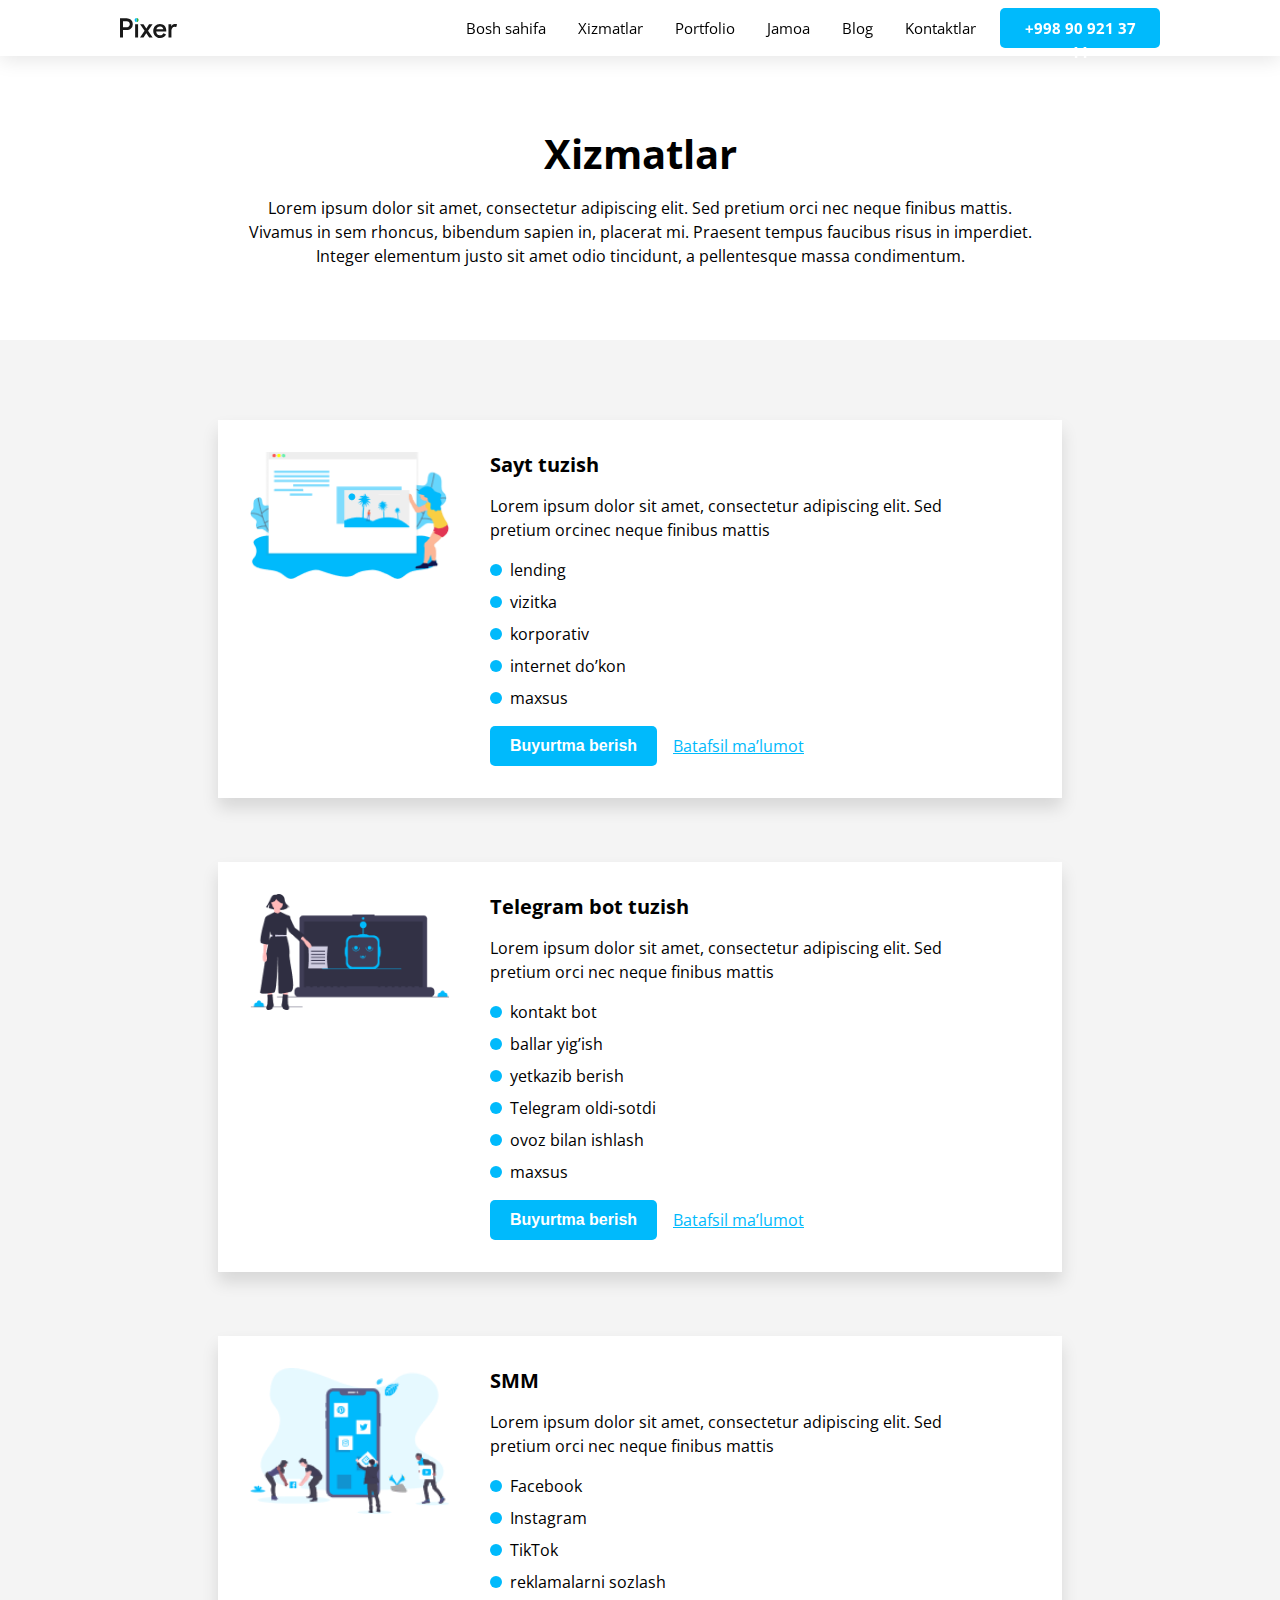
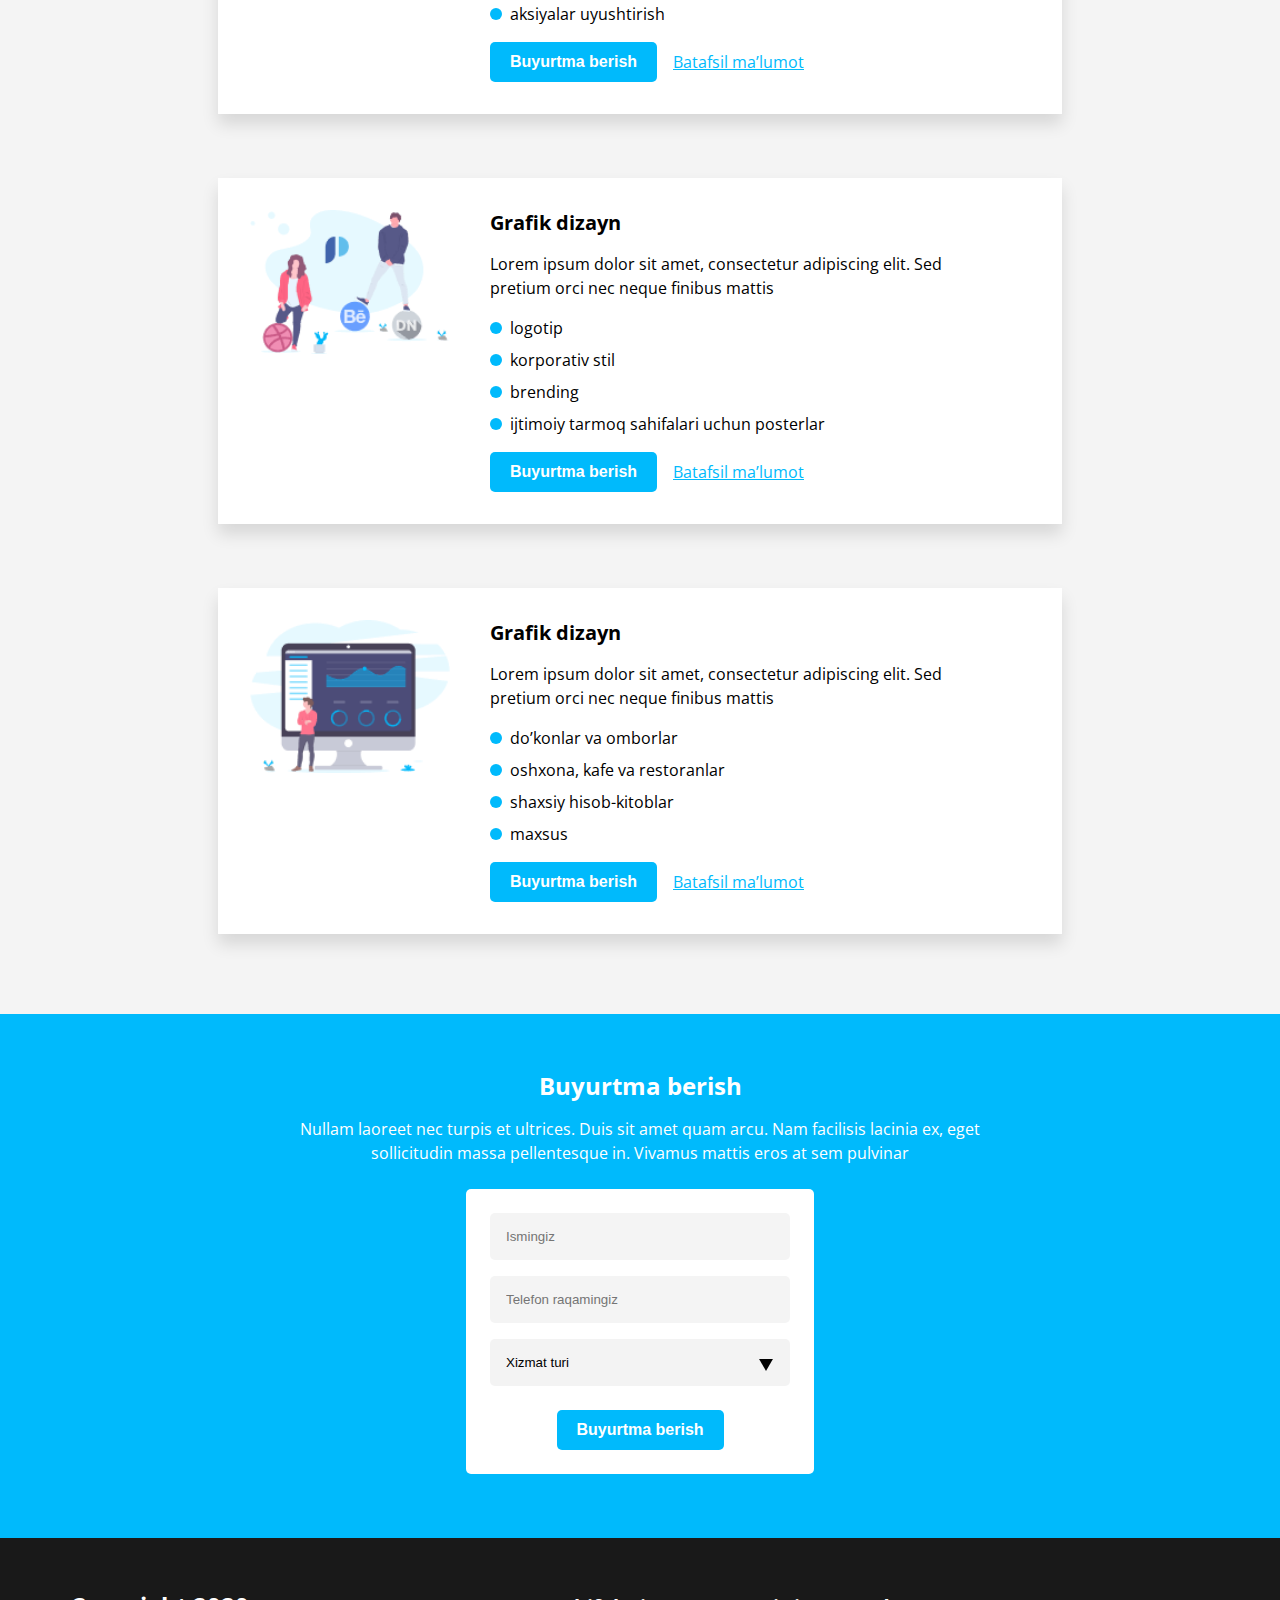
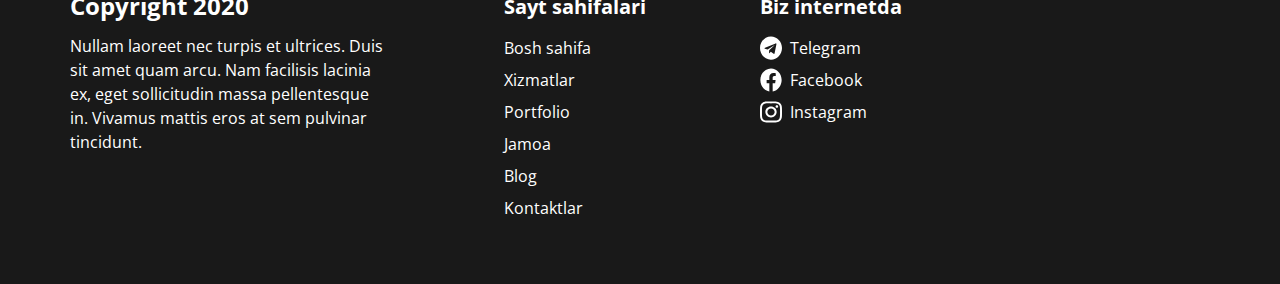
==== html/xizmatlar.html @ 6ca7db2b "all site html and css" ====
<!DOCTYPE html>
<html lang="uz">
<head>
    <meta charset="UTF-8">
    <meta http-equiv="X-UA-Compatible" content="IE=edge">
    <meta name="viewport" content="width=device-width, initial-scale=1.0">
    <title>Xizmatlar</title>
    <link rel="stylesheet" href="../css/main.css">
</head>
<body>
    <!-- HEADER -->
    <header class="header">
        <div class="container header__container">
            <a class="site-logo" href="../index.html">
                <img class="site-logo__img" src="../images/svg/site-logo.svg" alt="site-logo" width="58" height="20">
            </a>
            <nav class="header__nav">
                <ul class="nav__list">
                    <!-- NAV ITEM 1 -->
                    <li class="nav__item">
                        <a class="nav__item-link" href="../index.html">Bosh sahifa</a>
                    </li>
                    <!-- NAV ITEM 2 -->
                    <li class="nav__item">
                        <!-- DROPDOWN BTN -->
                        <div class="dropdown">
                            <a class="nav__item-link" href="#">Xizmatlar</a>
                            <div class="dropdown-content">
                                <a href="#">Vebsayt</a>
                                <a href="#">Telegram bot</a>
                                <a href="#">SMM</a>
                                <a href="#">Grafik dizayn</a>
                                <a href="#">CRM tizim</a>
                                </div>
                        </div>
                    </li>
                    <!-- NAV ITEM 3 -->
                    <li class="nav__item">
                        <a class="nav__item-link" href="#">Portfolio</a>
                    </li>
                    <!-- NAV ITEM 4 -->
                    <li class="nav__item">
                        <a class="nav__item-link" href="#">Jamoa</a>
                    </li>
                    <!-- NAV ITEM 5 -->
                    <li class="nav__item">
                        <a class="nav__item-link" href="#">Blog</a>
                    </li>
                    <!-- NAV ITEM 6 -->
                    <li class="nav__item">
                        <a class="nav__item-link" href="#">Kontaktlar</a>
                    </li>
                </ul>
            </nav>
            <a class="header__call-btn" href="tel:+998909213711"><span>+998 90 921 37 11</span></a>
        </div>
    </header>
    <!-- HEADER END -->

    <!-- MAIN -->
    <main class="main">

    <!-- HERO -->
        <div class="container hero__container">
            <h2 class="page-title hero__title">Xizmatlar</h2>
            <p class="hero__text">Lorem ipsum dolor sit amet, consectetur adipiscing elit. Sed pretium orci nec neque finibus mattis. Vivamus in sem rhoncus, bibendum sapien in, placerat mi. Praesent tempus faucibus risus in imperdiet. Integer elementum justo sit amet odio tincidunt, a pellentesque massa condimentum.</p>
        </div>
    <!-- HERO END -->
    
    <!-- INNER -->
    <div class="inner">
        <div class="container inner__container">
            <ul class="inner__list">
                <!-- INNER ITEM 1 -->
                <li class="inner__item">
                    <img class="inner__item-img" src="../images/png/website-illustration.png" srcset="../images/png/website-illustration.png 1x, ../images/png/website-illustration@2x.png 2x" alt="website-illustration" width="200" height="128">
                    <div class="frame__wrapper">
                        <h2 class="frame__title subsection-title">Sayt tuzish</h2>
                        <p class="frame__text">Lorem ipsum dolor sit amet, consectetur adipiscing elit. Sed pretium orcinec neque finibus mattis</p>
                        <ul class="wrap-wrapper__list">
                            <li class="wrap-wrapper__item">
                                <span class="ractangle"></span>
                                <p class="wrap-wrapper__item-text">lending</p>
                            </li>
                            <li class="wrap-wrapper__item">
                                <span class="ractangle"></span>
                                <p class="wrap-wrapper__item-text">vizitka</p>
                            </li>
                            <li class="wrap-wrapper__item">
                                <span class="ractangle"></span>
                                <p class="wrap-wrapper__item-text">korporativ</p>
                            </li>
                            <li class="wrap-wrapper__item">
                                <span class="ractangle"></span>
                                <p class="wrap-wrapper__item-text">internet do’kon</p>
                            </li>
                            <li class="wrap-wrapper__item">
                                <span class="ractangle"></span>
                                <p class="wrap-wrapper__item-text">maxsus</p>
                            </li>
                        </ul>
                        <div class="class-topalmadim">
                            <button class="site-btn">Buyurtma berish</button>
                            <a href="#">Batafsil ma’lumot</a>
                        </div>
                    </div>
                </li>
                <!-- INNER ITEM 2 -->
                <li class="inner__item">
                    <img class="inner__item-img" src="../images/png/bot-illustration.png" srcset="../images/png/bot-illustration.png 1x, ../images/png/bot-illustration@2x.png 2x" alt="bot-illustration" width="200" height="117">
                    <div class="frame__wrapper">
                        <h2 class="frame__title subsection-title">Telegram bot tuzish</h2>
                        <p class="frame__text">Lorem ipsum dolor sit amet, consectetur adipiscing elit. Sed pretium orci nec neque finibus mattis</p>
                        <ul class="wrap-wrapper__list">
                            <li class="wrap-wrapper__item">
                                <span class="ractangle"></span>
                                <p class="wrap-wrapper__item-text">kontakt bot</p>
                            </li>
                            <li class="wrap-wrapper__item">
                                <span class="ractangle"></span>
                                <p class="wrap-wrapper__item-text">ballar yig’ish</p>
                            </li>
                            <li class="wrap-wrapper__item">
                                <span class="ractangle"></span>
                                <p class="wrap-wrapper__item-text">yetkazib berish</p>
                            </li>
                            <li class="wrap-wrapper__item">
                                <span class="ractangle"></span>
                                <p class="wrap-wrapper__item-text">Telegram oldi-sotdi</p>
                            </li>
                            <li class="wrap-wrapper__item">
                                <span class="ractangle"></span>
                                <p class="wrap-wrapper__item-text">ovoz bilan ishlash</p>
                            </li>
                            <li class="wrap-wrapper__item">
                                <span class="ractangle"></span>
                                <p class="wrap-wrapper__item-text">maxsus</p>
                            </li>
                        </ul>
                        <div class="class-topalmadim">
                            <button class="site-btn">Buyurtma berish</button>
                            <a href="#">Batafsil ma’lumot</a>
                        </div>
                    </div>
                </li>
                <!-- INNER ITEM 3 -->
                <li class="inner__item">
                    <img class="inner__item-img" src="../images/png/smm-illustration.png" srcset="../images/png/smm-illustration.png 1x, ../images/png/smm-illustration@2x.png 2x" alt="smm-illustration" width="200" height="147">
                    <div class="frame__wrapper">
                        <h2 class="frame__title subsection-title">SMM</h2>
                        <p class="frame__text">Lorem ipsum dolor sit amet, consectetur adipiscing elit. Sed pretium orci nec neque finibus mattis</p>
                        <ul class="wrap-wrapper__list">
                            <li class="wrap-wrapper__item">
                                <span class="ractangle"></span>
                                <p class="wrap-wrapper__item-text">Facebook</p>
                            </li>
                            <li class="wrap-wrapper__item">
                                <span class="ractangle"></span>
                                <p class="wrap-wrapper__item-text">Instagram</p>
                            </li>
                            <li class="wrap-wrapper__item">
                                <span class="ractangle"></span>
                                <p class="wrap-wrapper__item-text">TikTok</p>
                            </li>
                            <li class="wrap-wrapper__item">
                                <span class="ractangle"></span>
                                <p class="wrap-wrapper__item-text">reklamalarni sozlash</p>
                            </li>
                            <li class="wrap-wrapper__item">
                                <span class="ractangle"></span>
                                <p class="wrap-wrapper__item-text">aksiyalar uyushtirish</p>
                            </li>
                        </ul>
                        <div class="class-topalmadim">
                            <button class="site-btn">Buyurtma berish</button>
                            <a href="#">Batafsil ma’lumot</a>
                        </div>
                    </div>
                </li>
                <!-- INNER ITEM 4 -->
                <li class="inner__item">
                    <img class="inner__item-img" src="../images/png/design-illustration.png" srcset="../images/png/design-illustration.png 1x, ../images/png/design-illustration@2x.png 2x" alt="design-illustration" width="200" height="145">
                    <div class="frame__wrapper">
                        <h2 class="frame__title subsection-title">Grafik dizayn</h2>
                        <p class="frame__text">Lorem ipsum dolor sit amet, consectetur adipiscing elit. Sed pretium orci nec neque finibus mattis</p>
                        <ul class="wrap-wrapper__list">
                            <li class="wrap-wrapper__item">
                                <span class="ractangle"></span>
                                <p class="wrap-wrapper__item-text">logotip</p>
                            </li>
                            <li class="wrap-wrapper__item">
                                <span class="ractangle"></span>
                                <p class="wrap-wrapper__item-text">korporativ stil</p>
                            </li>
                            <li class="wrap-wrapper__item">
                                <span class="ractangle"></span>
                                <p class="wrap-wrapper__item-text">brending</p>
                            </li>
                            <li class="wrap-wrapper__item">
                                <span class="ractangle"></span>
                                <p class="wrap-wrapper__item-text">ijtimoiy tarmoq sahifalari uchun posterlar</p>
                            </li>
                        </ul>
                        <div class="class-topalmadim">
                            <button class="site-btn">Buyurtma berish</button>
                            <a href="#">Batafsil ma’lumot</a>
                        </div>
                    </div>
                </li>
                <!-- INNER ITEM 5 -->
                <li class="inner__item">
                    <img class="inner__item-img" src="../images/png/crm-illustration.png" srcset="../images/png/crm-illustration.png 1x, ../images/png/crm-illustration@2x.png 2x" alt="crm-illustration" width="200" height="154">
                    <div class="frame__wrapper">
                        <h2 class="frame__title subsection-title">Grafik dizayn</h2>
                        <p class="frame__text">Lorem ipsum dolor sit amet, consectetur adipiscing elit. Sed pretium orci nec neque finibus mattis</p>
                        <ul class="wrap-wrapper__list">
                            <li class="wrap-wrapper__item">
                                <span class="ractangle"></span>
                                <p class="wrap-wrapper__item-text">do’konlar va omborlar</p>
                            </li>
                            <li class="wrap-wrapper__item">
                                <span class="ractangle"></span>
                                <p class="wrap-wrapper__item-text">oshxona, kafe va restoranlar</p>
                            </li>
                            <li class="wrap-wrapper__item">
                                <span class="ractangle"></span>
                                <p class="wrap-wrapper__item-text">shaxsiy hisob-kitoblar</p>
                            </li>
                            <li class="wrap-wrapper__item">
                                <span class="ractangle"></span>
                                <p class="wrap-wrapper__item-text">maxsus</p>
                            </li>
                        </ul>
                        <div class="class-topalmadim">
                            <button class="site-btn">Buyurtma berish</button>
                            <a href="#">Batafsil ma’lumot</a>
                        </div>
                    </div>
                </li>
            </ul>
        </div>
    </div>
    <!-- INNER END -->

    <!-- ORDER -->
    <div class="order">
        <div class="container order__container">
            <h2 class="section-title order__title">Buyurtma berish</h2>
            <p class="section-text oreder__text">Nullam laoreet nec turpis et ultrices. Duis sit amet quam arcu. Nam facilisis lacinia ex, eget sollicitudin massa pellentesque in. Vivamus mattis eros at sem pulvinar</p>
            <form class="purchase__form" action="metod.php">
                <input class="purchase__input" type="text" placeholder="Ismingiz" required id="text">
                <input class="purchase__input" type="number" placeholder="Telefon raqamingiz" required id="text">
                <select placeholder="Xizmat turi" name="xizmat turi" id="text">
                    <option class="purchase__input" value="" disabled selected>Xizmat turi</option>
                    <option value="text">Vebsayt</option>
                    <option value="text">Telegram bot</option>
                    <option value="text">SMM</option>
                    <option value="text">Grafik dizayn</option>
                    <option value="text">CRM tizim</option>
                </select>
                <button class= "site-btn order__btn" href="#">Buyurtma berish</button>
        </form>
        </div>
    </div>
    <!-- ORDER END -->

</main>
    <!-- MAIN END -->

    <!-- FOOTER -->
    <footer class="footer">
        <div class="container footer__container">
            <div class="copy__wrapper">
                <h2 class="subsectoin-title copy__title">Copyright 2020</h2>
                <p class="copy__text">Nullam laoreet nec turpis et ultrices. Duis sit amet quam arcu. Nam facilisis lacinia ex, eget sollicitudin massa pellentesque in. Vivamus mattis eros at sem pulvinar tincidunt.</p>
            </div>
            <nav class="footer__nav">
                <h2 class="subsection-title footer__title">Sayt sahifalari</h2>
                <ul class="footer__list">
                    <!-- footer item 1 -->
                    <li class="footer__item">
                        <a href="#" class="footer__link">Bosh sahifa</a>
                    </li>
                    <!-- footer item 2 -->
                    <li class="footer__item">
                        <a href="#" class="footer__link">Xizmatlar</a>
                    </li>
                    <!-- footer item 3 -->
                    <li class="footer__item">
                        <a href="#" class="footer__link">Portfolio</a>
                    </li>
                    <!-- footer item 4 -->
                    <li class="footer__item">
                        <a href="#" class="footer__link">Jamoa</a>
                    </li>
                    <!-- footer item 5 -->
                    <li class="footer__item">
                        <a href="#" class="footer__link">Blog</a>
                    </li>
                    <!-- footer item 6 -->
                    <li class="footer__item">
                        <a href="#" class="footer__link">Kontaktlar</a>
                    </li>
                </ul>
            </nav>
            <div class="social">
                <h2 class="subsection-title social__title">Biz internetda</h2>
                <ul class="social__list">
                    <li class="social__item">
                        <a class="social__link" href="#"><img src="../images/svg/telegram.svg" alt="telegram icon" width="22" height="24">Telegram</a>
                    </li>
                    <li class="social__item">
                        <a class="social__link" href="#"><img src="../images/svg/facebook.svg" alt="facebook icon" width="22" height="24">Facebook</a>
                    </li>
                    <li class="social__item">
                        <a class="social__link" href="#"><img src="../images/svg/instagram.svg" alt="instagram icon" width="22" height="24">Instagram</a>
                    </li>
                </ul>
            </div>
        </div>
    </footer>
    <!-- FOOTER END -->
</body>
</html>
---- css/main.css ----
@font-face {
  font-family: 'Open Sans';
  src: url('../fonts/') format('woff2'),
      url('../fonts/OpenSans-Regular.woff') format('woff');
  font-weight: normal;
  font-style: normal;
  font-display: swap;
}

@font-face {
  font-family: 'Open Sans';
  src: url('../fonts/OpenSans-Bold.woff2') format('woff2'),
      url('../fonts/OpenSans-Bold.woff') format('woff');
  font-weight: bold;
  font-style: normal;
  font-display: swap;
}

/* CUSTOM PROPERTY */
:root {
  --site-font: "Open Sans", "Arial", sans-serif;
  --primary-color: #00BAFC;
  --secondary-color: #000;
  --grey-bg-color: #f4f4f4;
  --text-color: #fff;
}

*,
*::after,
*::before {
  box-sizing: border-box;
  margin: 0;
  padding: 0;
}

*:focus {
  outline: 1px solid var(--primary-color);
  outline-offset: 2px;
}

html {
  scroll-behavior: smooth;
  height: 100%;
}

::-webkit-scrollbar {
  width: 15px;
}
::-webkit-scrollbar-track {
  background: #ddd;
}
::-webkit-scrollbar-thumb {
  background-color: #019dd6;
}
body {
  display: flex;
  flex-direction: column;
  font-family: var(--site-font);
  font-weight: 400;
  font-size: 16px;
  line-height: 24px;
  height: 100%;
  background-color: #fff;
  color: var(--secondary-color);
}

img {
  max-width: 100%;
  height: auto;
}

ul, ol {
  list-style: none;
}

button {
  border: none;
  cursor: pointer;
}

input {
  background-color: transparent;
  border: none;
}

main {
  flex-grow: 1;
}

a {
  text-decoration: none;
  color: inherit;
}

h1 {
  margin: 0;
}

.container {
  width: 100%;
  max-width: 1140px;
  margin: 0 auto;
  padding: 0 20px;
}

/* SITE BTN STYLES */
.site-btn {
  width: 100%;
  max-width: 167px;
  height: 40px;
  font-weight: 700;
  font-size: 16px;
  line-height: 24px;
  text-align: center;
  display: block;
  padding: 8px 16px;
  border-radius: 5px;
  color: var(--text-color);
  background-color: var(--primary-color);
  cursor: pointer;
}
.site-btn:hover {
  opacity: 0.8;
}
.site-btn:active {
  opacity: 0.6;
}
/* SITE LOGO STYLES */
.site-logo {
  width: 58.11px;
  height: 20px;
  display: block;
  outline: none;
}
.site-logo:hover {
  opacity: 0.8;
}
.site-logo:active {
  opacity: 0.6;
}
/* SECTION TITLE */
.section-title {
  font-family: var(--site-font);
  font-weight: 700;
  font-size: 24px;
  line-height: 31.2px;
}
/* SUBSECTION TITLE */
.subsection-title {
  font-family: var(--site-font);
  font-weight: 700;
  font-size: 20px;
  line-height: 26px;
}
/* SECTION TEXT */
.section-text {
  font-family: var(--site-font);
  font-weight: 400;
  font-size: 16px;
  line-height: 24px;
}
/* PAGE TITLE STYLES */
.page-title {
  font-family: var(--site-font);
  font-weight: 700;
  font-size: 40px;
  line-height: 130%;
}
/* HEADER STYLES */
.header {
  position: fixed;
  width: 100vw;
  top: 0px;
  background-color: #fff;
  padding: 8px 100px;
  box-shadow: 0 4px 20px 0 rgba(0, 0, 0, 10%);
}
.header__container {
  display: flex;
  align-items: center;
  justify-content: space-between;
}
.site-logo__img {
  width: 58.11px;
  height: 20px;
  display: block;
}
.header__nav {
  margin-left: auto;
}
.nav__list {
  display: flex;
}
.nav__item:not(:last-child) {
  margin-right: 32px;
}
.nav__item:active {
  outline: 15px solid rgba(25, 25, 25, 0.7);
  background-color: rgba(25, 25, 25, 0.7);
}

.nav__item-link {
  outline: none;
  font-size: 15px;
  position: relative;
  transition: width 0.3s linear;
}
.nav__item-link::after {
  content: "";
  width: 0%;
  height: 3px;
  background-color: #191919;
  position: absolute;
  bottom: -6px;
  left: 50%;
  transition: width 0.2s linear;
}
.nav__item-link:hover::after   {
  width: 50%;
  color: var(--secondary-color);
}
.nav__item-link::before {
  content: "";
  width: 0%;
  height: 3px;
  background-color: #191919;
  position: absolute;
  bottom: -6px;
  right: 50%;
  transition: width 0.2s linear;
}
.nav__item-link:hover::before {
  width: 50%;
  color: var(--secondary-color);
}
.header__call-btn {
  width: 100%;
  max-width: 160px;
  height: 40px;
  font-weight: 700;
  font-size: 15px;
  line-height: 24px;
  text-align: center;
  display: block;
  padding: 8px 16px;
  border-radius: 5px;
  color: var(--text-color);
  background-color: var(--primary-color);
  cursor: pointer;
  margin-left: 24px;
}
.header__call-btn:hover {
  width: 100%;
  max-width: 160px;
  height: 40px;
  font-weight: 700;
  font-size: 15px;
  line-height: 24px;
  text-align: center;
  display: block;
  border-radius: 5px;
  background-color: var(--text-color);
  color: var(--primary-color);
  border: 3px solid var(--primary-color);
  padding: 5px 10px;
}
.header__call-btn:active {
  opacity: 0.6;
}
/* DROPDOWN STYLES */
.dropdown {
  position: relative;
  display: inline-block;
  transition: 1s linear;
}
.dropdown-content {
  display: none;
  position: absolute;
  background-color: #f9f9f9;
  min-width: 160px;
  box-shadow: 0px 4px 24px 0px rgba(0,0,0,0.1);
  z-index: 1;
}
.dropdown-content a {
  color: var(--secondary-color);
  padding: 16px 16px;
  text-decoration: none;
  display: block;
  transition: 0.3s linear;
}
.dropdown-content a:hover {
  background-color: var(--primary-color);
  color: var(--text-color);
}
.dropdown-content a:active {
  background-color: var(--primary-color);
  color: var(--text-color);
  opacity: 0.6;
}
.dropdown:hover .dropdown-content {
  display: block;
} 

/* MAIN STYLES */

/* PROMO SECTION */
.promo__container {
  padding: 153px 20px 80px;
  display: flex;
  align-items: center;
  justify-content: space-between;
}
.wrapper {
  width: 100%;
  max-width: 470px;
}
.wrapper-title {
  font-weight: 700;
  font-size: 30px;
  line-height: 39px;
  color: var(--secondary-color);
  margin-bottom: 16px;
}
.wrapper-text {
  width: 465px;
  margin-bottom: 16px;
}
.wrapper-btn {
  width: 100%;
  max-width: 232px;
}
/* SERVICES SECTION */
.sevices__container {
  padding: 56px 0px;
  text-align: center;
}
.sevices__container h2 {
  margin-bottom: 16px;
}
.services__text {
  width: 100%;
  max-width: 719px;
  margin-right: auto;
  margin-left: auto;
  margin-bottom: 16px;
}
.services__list {
  display: grid;
  grid-template-columns: repeat(auto-fit, minmax(250px, 1fr));
  column-gap: 70px;
  row-gap: 48px;
  padding-top: 8px;
}
.services__item {
  padding: 24px 58.6px;
  box-shadow: 0 8px 8px 0 rgba(0, 0, 0, 0.1);
  margin-bottom: 16px;
  border-radius: 5px;
}
.services__item:hover {
  box-shadow: 0 12px 21px 0 rgba(0, 0, 0, 0.1);
}
.services__item:active {
  box-shadow: 0 4px 4px 0 rgba(0, 0, 0, 0.2);
}
.services__item:nth-child(4) {
  width: 100%;
  margin-left: 200px;
}
.services__item:nth-child(5) {
  width: 100%;
  margin-left: 200px;
}
.section__footer {
  width: 100%;
  max-width: 378px;
  display: flex;
  align-items: center;
  justify-content: space-between;
  margin-top: 16px;
  margin-left: auto;
  margin-right: auto;

}
.services-btn {
  width: 100%;
  max-width: 167px;

}
.section__footer a {
  color: var(--primary-color);
  text-decoration-line: underline;
}

/* WORK SECTION STYLES */
.work__container {
  padding: 56px 134px;
  text-align: center;
}
.work__title {
  margin-bottom: 16px;
}
.work__text {
  margin-bottom: 16px;
}
.work__list {
  display: flex;
  flex-direction: column;
  align-items: center;
}
.work__item {
  padding: 8px 0px;
  display: flex;
  align-items: center;
  justify-content: space-between;
  margin-bottom: 48px;
}
.work__item:nth-child(even) {
  display: flex;
  flex-direction: row-reverse;
}
.work__img {
  margin-right: 32px;
}
.text__wrapper {
  width: 100%;
  max-width: 500px;
  text-align: left;
  justify-content: space-between;
  margin-right: 32px;
}
.button__wrapper {
  width: 100%;
  max-width: 344px;
  margin-left: auto;
  margin-right: auto;
  padding: 24px 88px 0;
}

/* ORDER STYLES */
.order {
  background-color: var(--primary-color);
}
.order__container {
  text-align: center;
  padding: 56px 0 64px;
}
.order__title {
  color: var(--text-color);
  margin-bottom: 16px;
}
.oreder__text {
  width: 100%;
  max-width: 719px;
  color: var(--text-color);
  margin-left: auto;
  margin-right: auto;
  margin-bottom: 24px;
}
.purchase__form {
  padding: 24px;
  background-color: var(--text-color);
  display: flex;
  flex-direction: column;
  position: relative;
  width: 348px;
  margin-left: auto;
  margin-right: auto;
  border-radius: 5px;
}
.purchase__input {
  width: 300px;
  outline: none;
  background-color: var(--grey-bg-color);
  color: var(--secondary-color);
  border-radius: 5px;
  margin-bottom: 16px;
  margin-left: auto;
  margin-right: auto;
  padding: 16px;
}
.order__btn {
  display: inline-block;
  width: 167px;
  text-align: center;
  margin-left: auto;
  margin-right: auto;
  outline: none;
}
.form__icon {
  position: absolute;
  top: 174px;
  right: 44px;
  cursor: pointer;
}

/* FOOTER STYLES */
.footer {
  background-color: #191919;
  color: var(--text-color);
}
.footer__container {
  padding: 56px 308px 56px 0;
  display: flex;
  justify-content: space-between;
}
/* COPY STYLES */
.copy__wrapper {
  width: 100%;
  max-width: 320px;
}
.copy__title {
  margin-bottom: 16px;
}
/* FOOTER NAV STLES */
.footer__title {
  margin-bottom: 16px;
}
.footer__item {
  margin-bottom: 8px;
}
.footer__item:active {
  opacity: 0.6;
}
.footer__link {
  outline: none;
}
.footer__link:hover {
  color: var(--primary-color);
  transition: .2s linear;
}
/* SOCIAL STYLES */
.social__title {
  margin-bottom: 16px;
}
.social__item {
  display: flex;
  flex-direction: column;
}
.social__item:active {
  opacity: 0.6;
}
.social__item:not(:last-child) {
  margin-bottom: 8px;
}
.social__link {
  display: flex;
  align-items: center;
  outline: none;
}
.social__link:hover {
  color: var(--primary-color);
  transition: .2s linear;
}
.social__link img {
  margin-right: 8px;
}

/* select stules */
select {
  appearance: none;
  background-image: url(../images/svg/form-icon.svg);
  background-repeat: no-repeat;
  background-position: center right 16px;
  padding: 16px;
  cursor: pointer;
  border: none;
  background-color: #f3f3f3;
  border-radius: 5px;
  margin-bottom: 24px;
}

/* XIZMATLAR STYLES */

/* HERO STYLES */
.hero__container {
  padding: 128px 0 72px;
  text-align: center;
}
.hero__title {
  margin-bottom: 16px;
}
.hero__text {
  width: 100%;
  max-width: 800px;
  margin-left: auto;
  margin-right: auto;
}

/* INNER STYLES */
.inner {
  background-color: var(--grey-bg-color);
}
.inner__container {
  padding: 80px 148px;
}
.inner__list {
  display: grid;
  grid-template-columns: repeat(auto-fit, minmax(804px, 1fr));
  column-gap: 64px;
}
.inner__item {
  padding: 32px;
  display: flex;
  align-items: center;
  background-color: var(--text-color);
  box-shadow: 0 10px 16px 0 rgba(0, 0, 0, 0.12);
}
.inner__item:not(:last-child) {
  margin-bottom: 64px;
}
.inner__item-img {
  width: 200px;
  margin-right: 40px;
  margin-bottom: auto;
}
.frame__wrapper {
  width: 100%;
  max-width: 500px;
}
.frame__title {
  margin-bottom: 16px;
}
.frame__text {
  width: 100%;
  max-width: 500px;
  margin-bottom: 16px;
}
.wrap-wrapper__list {
  margin-bottom: 16px;
}
.wrap-wrapper__item {
  display: flex;
  align-items: center;
}
.wrap-wrapper__item:not(:last-child) {
  margin-bottom: 8px;
}
.ractangle {
  width: 12px;
  height: 12px;
  display: inline-block;
  border-radius: 50%;
  background: var(--primary-color);
  margin-right: 8px;
}
.class-topalmadim {
  display: flex;
  align-items: center;
}
.class-topalmadim a {
  color: var(--primary-color);
  text-decoration-line: underline;
  margin-left: 16px;
}
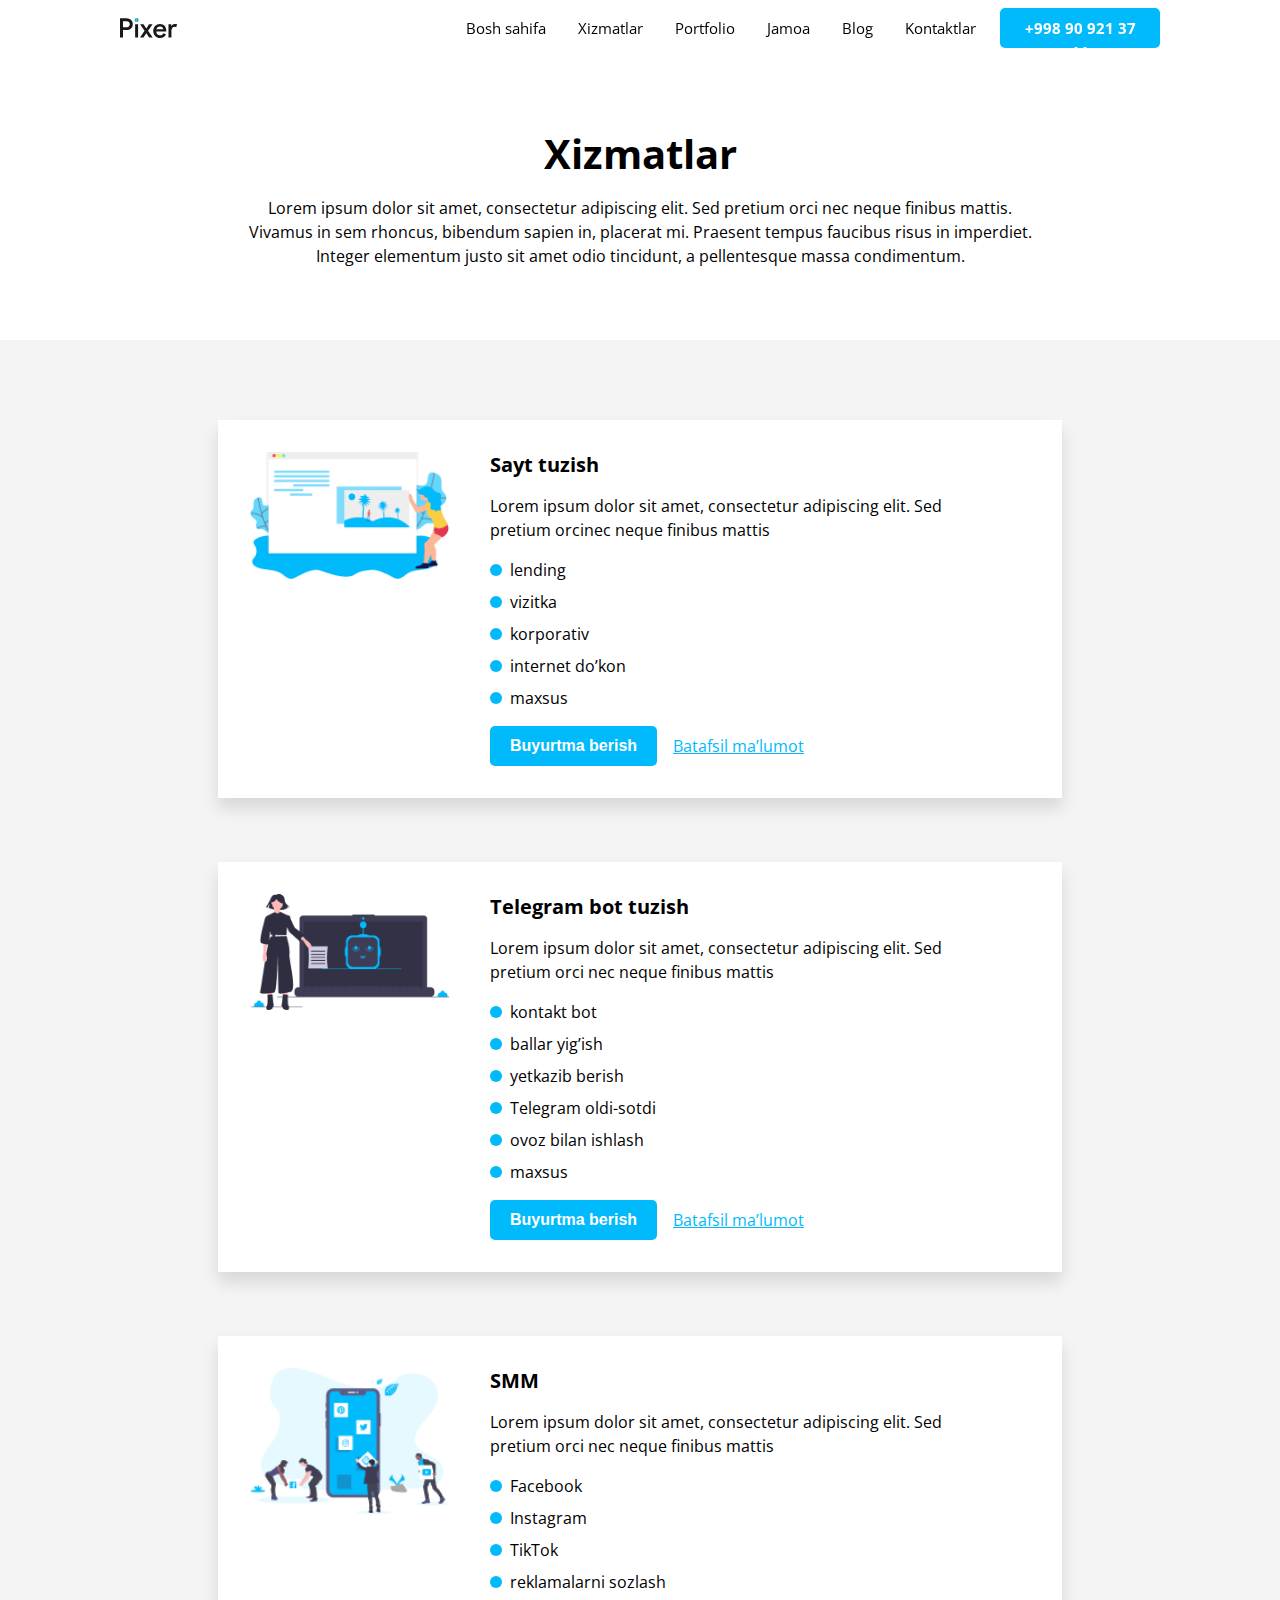
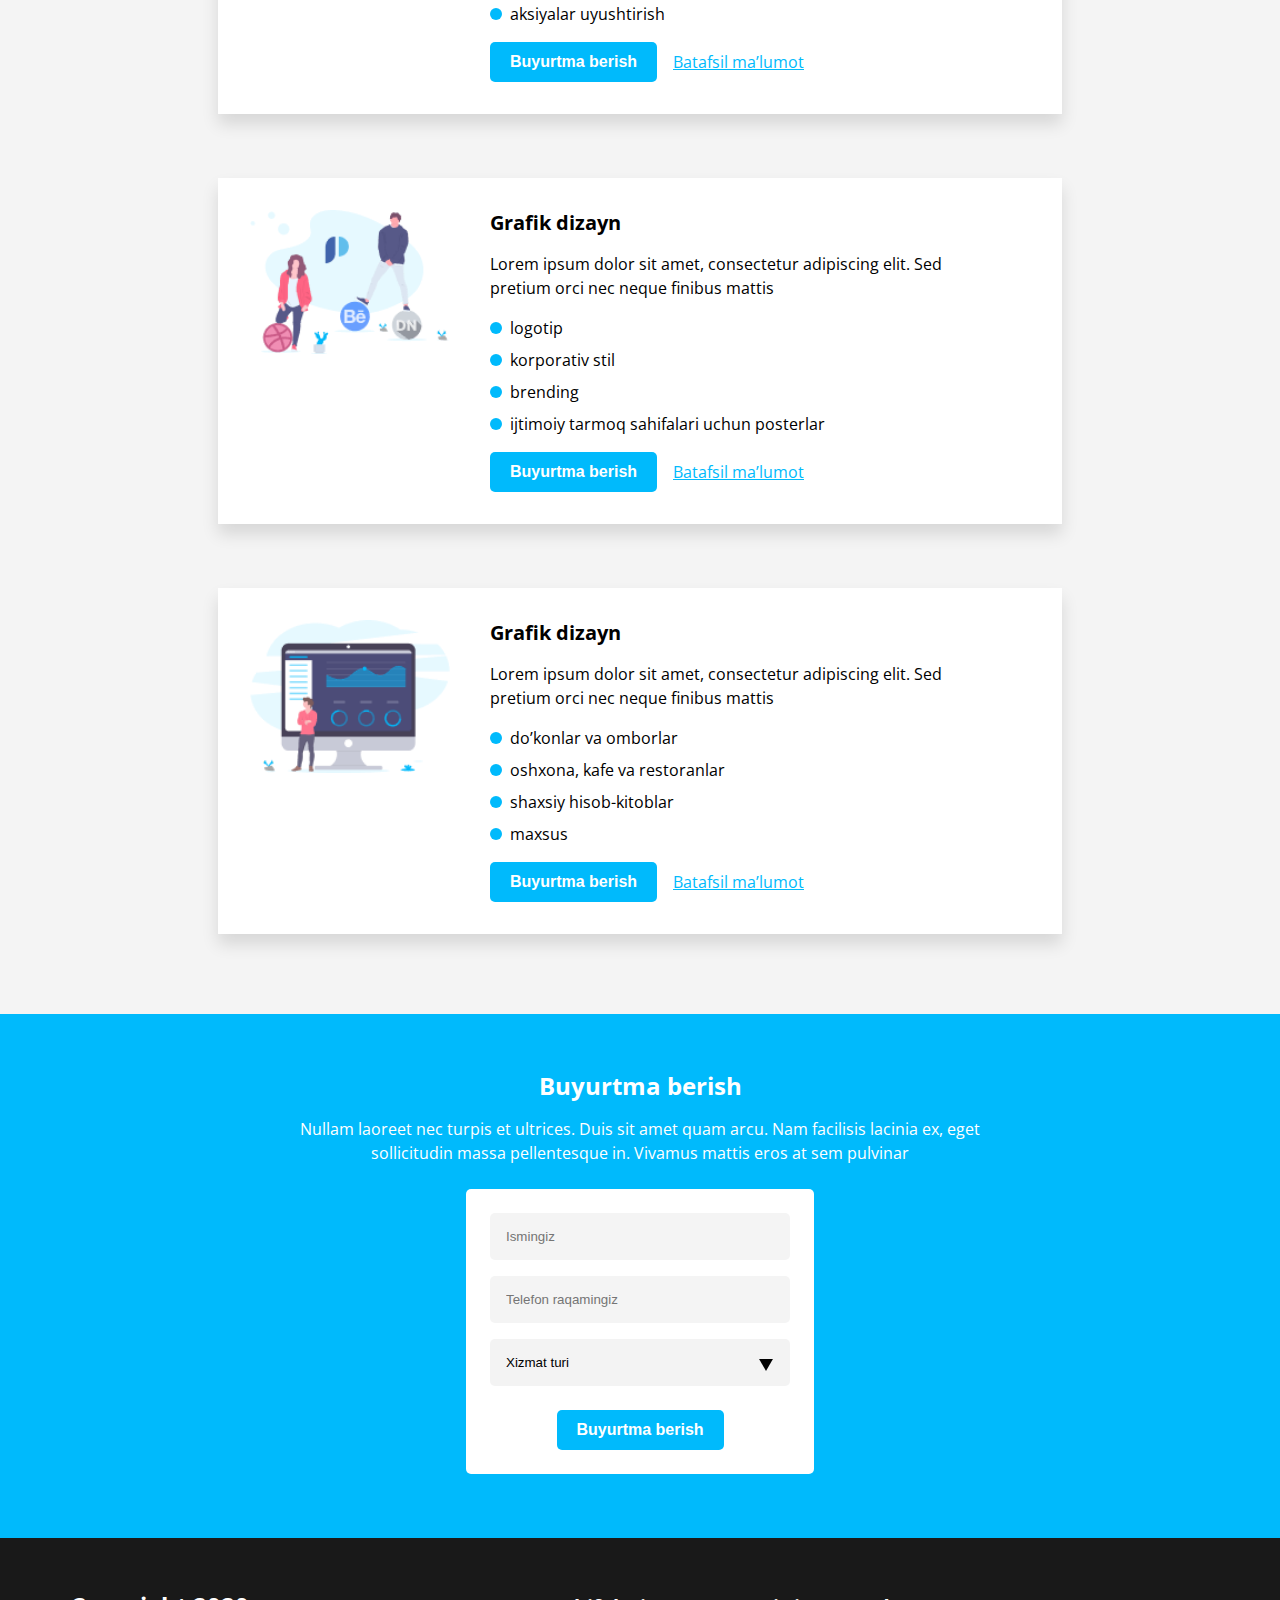
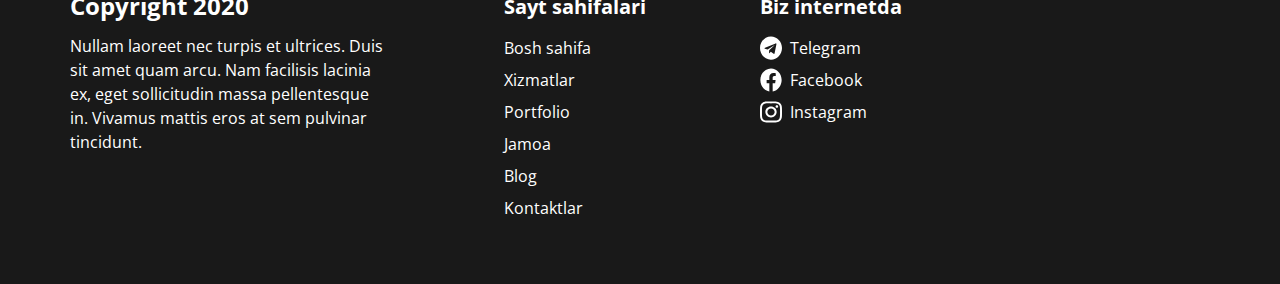
==== commit 53ae7501: "prifix and minifikatsiya" ====
--- a/html/xizmatlar.html
+++ b/html/xizmatlar.html
@@ -5,7 +5,8 @@
     <meta http-equiv="X-UA-Compatible" content="IE=edge">
     <meta name="viewport" content="width=device-width, initial-scale=1.0">
     <title>Xizmatlar</title>
-    <link rel="stylesheet" href="../css/main.css">
+    <link rel="stylesheet" href="../css/main.min.css">
+    <!-- <link rel="stylesheet" href="../css/main.css"> -->
 </head>
 <body>
     <!-- HEADER -->
--- a/css/main.min.css
+++ b/css/main.min.css
@@ -0,0 +1 @@
+body,html{height:100%}button,input{border:none}.site-btn,body{font-size:16px;line-height:24px}.page-title,.section-text,.section-title,.subsection-title,body{font-family:var(--site-font)}.dropdown-content a:hover,.header__call-btn,.site-btn{color:var(--text-color)}.purchase__form,.social__item,.work__list,body{-webkit-box-orient:vertical;-webkit-box-direction:normal}.form__icon,.site-btn,button,select{cursor:pointer}.class-topalmadim a,.section__footer a{-webkit-text-decoration-line:underline;text-decoration-line:underline}@font-face{font-family:'Open Sans';src:url('../fonts/') format('woff2'),url('../fonts/OpenSans-Regular.woff') format('woff');font-weight:400;font-style:normal;font-display:swap}@font-face{font-family:'Open Sans';src:url('../fonts/OpenSans-Bold.woff2') format('woff2'),url('../fonts/OpenSans-Bold.woff') format('woff');font-weight:700;font-style:normal;font-display:swap}:root{--site-font:"Open Sans","Arial",sans-serif;--primary-color:#00BAFC;--secondary-color:#000;--grey-bg-color:#f4f4f4;--text-color:#fff}*,::after,::before{-webkit-box-sizing:border-box;box-sizing:border-box;margin:0;padding:0}:focus{outline:1px solid var(--primary-color);outline-offset:2px}html{scroll-behavior:smooth}::-webkit-scrollbar{width:15px}::-webkit-scrollbar-track{background:#ddd}::-webkit-scrollbar-thumb{background-color:#019dd6}body{display:-webkit-box;display:-ms-flexbox;display:flex;-ms-flex-direction:column;flex-direction:column;font-weight:400;background-color:#fff;color:var(--secondary-color)}img{max-width:100%;height:auto}ol,ul{list-style:none}input{background-color:transparent}main{-webkit-box-flex:1;-ms-flex-positive:1;flex-grow:1}a{text-decoration:none;color:inherit}h1{margin:0}.container{width:100%;max-width:1140px;margin:0 auto;padding:0 20px}.copy__title,.footer__title,.frame__title,.hero__title,.services__item,.services__text,.sevices__container h2,.social__title,.work__text,.work__title,.wrap-wrapper__list,.wrapper-text,.wrapper-title{margin-bottom:16px}.site-btn{width:100%;max-width:167px;height:40px;font-weight:700;text-align:center;display:block;padding:8px 16px;border-radius:5px;background-color:var(--primary-color)}.site-btn:hover,.site-logo:hover{opacity:.8}.footer__item:active,.header__call-btn:active,.site-btn:active,.site-logo:active,.social__item:active{opacity:.6}.site-logo{width:58.11px;height:20px;display:block;outline:0}.section-title{font-weight:700;font-size:24px;line-height:31.2px}.subsection-title{font-weight:700;font-size:20px;line-height:26px}.section-text{font-weight:400;font-size:16px;line-height:24px}.page-title{font-weight:700;font-size:40px;line-height:130%}.header{position:fixed;width:100vw;top:0;background-color:#fff;padding:8px 100px;-webkit-box-shadow:0 4px 20px 0 rgba(0,0%,0%,10%);box-shadow:0 4px 20px 0 rgba(0,0%,0%,10%)}.header__container{display:-webkit-box;display:-ms-flexbox;display:flex;-webkit-box-align:center;-ms-flex-align:center;align-items:center;-webkit-box-pack:justify;-ms-flex-pack:justify;justify-content:space-between}.site-logo__img{width:58.11px;height:20px;display:block}.header__nav{margin-left:auto}.nav__list{display:-webkit-box;display:-ms-flexbox;display:flex}.nav__item:not(:last-child){margin-right:32px}.nav__item:active{outline:rgba(25,25,25,.7) solid 15px;background-color:rgba(25,25,25,.7)}.nav__item-link::after,.nav__item-link::before{content:"";width:0%;height:3px;background-color:#191919;position:absolute;bottom:-6px}.nav__item-link{outline:0;font-size:15px;position:relative;-webkit-transition:width .3s linear;-o-transition:width .3s linear;transition:width .3s linear}.nav__item-link::after{left:50%;-webkit-transition:width .2s linear;-o-transition:width .2s linear;transition:width .2s linear}.nav__item-link:hover::after,.nav__item-link:hover::before{width:50%;color:var(--secondary-color)}.nav__item-link::before{right:50%;-webkit-transition:width .2s linear;-o-transition:width .2s linear;transition:width .2s linear}.header__call-btn,.header__call-btn:hover{max-width:160px;height:40px;font-size:15px;line-height:24px;border-radius:5px;display:block;width:100%;font-weight:700;text-align:center}.header__call-btn{padding:8px 16px;background-color:var(--primary-color);cursor:pointer;margin-left:24px}.section__footer,.services__text{margin-left:auto;margin-right:auto}.header__call-btn:hover{background-color:var(--text-color);color:var(--primary-color);border:3px solid var(--primary-color);padding:5px 10px}.dropdown{position:relative;display:inline-block;-webkit-transition:1s linear;-o-transition:1s linear;transition:1s linear}.dropdown-content{display:none;position:absolute;background-color:#f9f9f9;min-width:160px;-webkit-box-shadow:0 4px 24px 0 rgba(0,0,0,.1);box-shadow:0 4px 24px 0 rgba(0,0,0,.1);z-index:1}.promo__container,.section__footer{display:-webkit-box;display:-ms-flexbox}.dropdown-content a:active,.dropdown-content a:hover,.order{background-color:var(--primary-color)}.dropdown-content a{color:var(--secondary-color);padding:16px;text-decoration:none;display:block;-webkit-transition:.3s linear;-o-transition:.3s linear;transition:.3s linear}.class-topalmadim a,.footer__link:hover,.section__footer a,.social__link:hover{color:var(--primary-color)}.dropdown-content a:active{color:var(--text-color);opacity:.6}.dropdown:hover .dropdown-content{display:block}.promo__container{padding:153px 20px 80px;display:flex;-webkit-box-align:center;-ms-flex-align:center;align-items:center;-webkit-box-pack:justify;-ms-flex-pack:justify;justify-content:space-between}.wrapper{width:100%;max-width:470px}.wrapper-title{font-weight:700;font-size:30px;line-height:39px;color:var(--secondary-color)}.wrapper-text{width:465px}.wrapper-btn{width:100%;max-width:232px}.sevices__container{padding:56px 0;text-align:center}.services__text{width:100%;max-width:719px}.services__list{display:-ms-grid;display:grid;grid-template-columns:repeat(auto-fit,minmax(250px,1fr));-webkit-column-gap:70px;-moz-column-gap:70px;column-gap:70px;row-gap:48px;padding-top:8px}.services__item{padding:24px 58.6px;-webkit-box-shadow:0 8px 8px 0 rgba(0,0,0,.1);box-shadow:0 8px 8px 0 rgba(0,0,0,.1);border-radius:5px}.services__item:hover{-webkit-box-shadow:0 12px 21px 0 rgba(0,0,0,.1);box-shadow:0 12px 21px 0 rgba(0,0,0,.1)}.services__item:active{-webkit-box-shadow:0 4px 4px 0 rgba(0,0,0,.2);box-shadow:0 4px 4px 0 rgba(0,0,0,.2)}.services__item:nth-child(4),.services__item:nth-child(5){width:100%;margin-left:200px}.section__footer{width:100%;max-width:378px;display:flex;-webkit-box-align:center;-ms-flex-align:center;align-items:center;-webkit-box-pack:justify;-ms-flex-pack:justify;justify-content:space-between;margin-top:16px}.work__item,.work__list{display:-webkit-box;display:-ms-flexbox}.services-btn{width:100%;max-width:167px}.work__container{padding:56px 134px;text-align:center}.work__list{display:flex;-ms-flex-direction:column;flex-direction:column;-webkit-box-align:center;-ms-flex-align:center;align-items:center}.work__item{padding:8px 0;display:flex;-webkit-box-align:center;-ms-flex-align:center;align-items:center;-webkit-box-pack:justify;-ms-flex-pack:justify;justify-content:space-between;margin-bottom:48px}.work__item:nth-child(2n){display:-webkit-box;display:-ms-flexbox;display:flex;-webkit-box-orient:horizontal;-webkit-box-direction:reverse;-ms-flex-direction:row-reverse;flex-direction:row-reverse}.work__img{margin-right:32px;-webkit-transition:.5s;-o-transition:.5s;transition:.5s}.work__img:hover{-webkit-transform:scale(1.1);-ms-transform:scale(1.1);transform:scale(1.1)}.text__wrapper{width:100%;max-width:500px;text-align:left;-webkit-box-pack:justify;-ms-flex-pack:justify;justify-content:space-between;margin-right:32px}.button__wrapper,.hero__text,.order__btn,.oreder__text,.purchase__form,.purchase__input{margin-left:auto;margin-right:auto}.button__wrapper{width:100%;max-width:344px;padding:24px 88px 0}.order__container{text-align:center;padding:56px 0 64px}.order__title{color:var(--text-color);margin-bottom:16px}.oreder__text{width:100%;max-width:719px;color:var(--text-color);margin-bottom:24px}.purchase__form{padding:24px;background-color:var(--text-color);display:-webkit-box;display:-ms-flexbox;display:flex;-ms-flex-direction:column;flex-direction:column;position:relative;width:348px;border-radius:5px}.purchase__input{width:300px;outline:0;background-color:var(--grey-bg-color);color:var(--secondary-color);border-radius:5px;margin-bottom:16px;padding:16px}.footer__item,.social__item:not(:last-child){margin-bottom:8px}.order__btn{display:inline-block;width:167px;text-align:center;outline:0}.footer__container,.social__item{display:-webkit-box;display:-ms-flexbox}.form__icon{position:absolute;top:174px;right:44px}.footer{background-color:#191919;color:var(--text-color)}.footer__container{padding:56px 308px 56px 0;display:flex;-webkit-box-pack:justify;-ms-flex-pack:justify;justify-content:space-between}.copy__wrapper{width:100%;max-width:320px}.footer__link{outline:0}.footer__link:hover{-webkit-transition:.2s linear;-o-transition:.2s linear;transition:.2s linear}.social__item{display:flex;-ms-flex-direction:column;flex-direction:column}.inner__item,.social__link{display:-webkit-box;display:-ms-flexbox;-webkit-box-align:center}.social__link{display:flex;-ms-flex-align:center;align-items:center;outline:0}.social__link:hover{-webkit-transition:.2s linear;-o-transition:.2s linear;transition:.2s linear}.social__link img{margin-right:8px}select{-webkit-appearance:none;-moz-appearance:none;appearance:none;background-image:url(../images/svg/form-icon.svg);background-repeat:no-repeat;background-position:center right 16px;padding:16px;border:none;background-color:#f3f3f3;border-radius:5px;margin-bottom:24px}.hero__container{padding:128px 0 72px;text-align:center}.hero__text{width:100%;max-width:800px}.inner{background-color:var(--grey-bg-color)}.inner__container{padding:80px 148px}.inner__list{display:-ms-grid;display:grid;grid-template-columns:repeat(auto-fit,minmax(804px,1fr));-webkit-column-gap:64px;-moz-column-gap:64px;column-gap:64px}.inner__item{padding:32px;display:flex;-ms-flex-align:center;align-items:center;background-color:var(--text-color);-webkit-box-shadow:0 10px 16px 0 rgba(0,0,0,.12);box-shadow:0 10px 16px 0 rgba(0,0,0,.12)}.inner__item:not(:last-child){margin-bottom:64px}.inner__item-img{width:200px;margin-right:40px;margin-bottom:auto;-webkit-transition:.5s;-o-transition:.5s;transition:.5s}.frame__text,.frame__wrapper{width:100%;max-width:500px}.inner__item-img:hover{-webkit-transform:scale(.9);-ms-transform:scale(.9);transform:scale(.9)}.frame__text{margin-bottom:16px}.class-topalmadim,.wrap-wrapper__item{display:-webkit-box;display:-ms-flexbox;display:flex;-webkit-box-align:center;-ms-flex-align:center;align-items:center}.wrap-wrapper__item:not(:last-child){margin-bottom:8px}.ractangle{width:12px;height:12px;display:inline-block;border-radius:50%;background:var(--primary-color);margin-right:8px}.class-topalmadim a{margin-left:16px}--- a/css/main.css
+++ b/css/main.css
@@ -1,3 +1,10 @@
+/*/* 
+* Prefixed by https://autoprefixer.github.io
+* PostCSS: v8.4.14,
+* Autoprefixer: v10.4.7
+* Browsers: last 4 version
+*/
+
 @font-face {
   font-family: 'Open Sans';
   src: url('../fonts/') format('woff2'),
@@ -28,7 +35,8 @@
 *,
 *::after,
 *::before {
-  box-sizing: border-box;
+  -webkit-box-sizing: border-box;
+          box-sizing: border-box;
   margin: 0;
   padding: 0;
 }
@@ -53,8 +61,13 @@
   background-color: #019dd6;
 }
 body {
-  display: flex;
-  flex-direction: column;
+  display: -webkit-box;
+  display: -ms-flexbox;
+  display: flex;
+  -webkit-box-orient: vertical;
+  -webkit-box-direction: normal;
+      -ms-flex-direction: column;
+          flex-direction: column;
   font-family: var(--site-font);
   font-weight: 400;
   font-size: 16px;
@@ -84,7 +97,9 @@
 }
 
 main {
-  flex-grow: 1;
+  -webkit-box-flex: 1;
+      -ms-flex-positive: 1;
+          flex-grow: 1;
 }
 
 a {
@@ -173,12 +188,19 @@
   top: 0px;
   background-color: #fff;
   padding: 8px 100px;
-  box-shadow: 0 4px 20px 0 rgba(0, 0, 0, 10%);
+  -webkit-box-shadow: 0 4px 20px 0 rgba(0, 0, 0, 10%);
+          box-shadow: 0 4px 20px 0 rgba(0, 0, 0, 10%);
 }
 .header__container {
-  display: flex;
-  align-items: center;
-  justify-content: space-between;
+  display: -webkit-box;
+  display: -ms-flexbox;
+  display: flex;
+  -webkit-box-align: center;
+      -ms-flex-align: center;
+          align-items: center;
+  -webkit-box-pack: justify;
+      -ms-flex-pack: justify;
+          justify-content: space-between;
 }
 .site-logo__img {
   width: 58.11px;
@@ -189,6 +211,8 @@
   margin-left: auto;
 }
 .nav__list {
+  display: -webkit-box;
+  display: -ms-flexbox;
   display: flex;
 }
 .nav__item:not(:last-child) {
@@ -203,6 +227,8 @@
   outline: none;
   font-size: 15px;
   position: relative;
+  -webkit-transition: width 0.3s linear;
+  -o-transition: width 0.3s linear;
   transition: width 0.3s linear;
 }
 .nav__item-link::after {
@@ -213,6 +239,8 @@
   position: absolute;
   bottom: -6px;
   left: 50%;
+  -webkit-transition: width 0.2s linear;
+  -o-transition: width 0.2s linear;
   transition: width 0.2s linear;
 }
 .nav__item-link:hover::after   {
@@ -227,6 +255,8 @@
   position: absolute;
   bottom: -6px;
   right: 50%;
+  -webkit-transition: width 0.2s linear;
+  -o-transition: width 0.2s linear;
   transition: width 0.2s linear;
 }
 .nav__item-link:hover::before {
@@ -271,6 +301,8 @@
 .dropdown {
   position: relative;
   display: inline-block;
+  -webkit-transition: 1s linear;
+  -o-transition: 1s linear;
   transition: 1s linear;
 }
 .dropdown-content {
@@ -278,7 +310,8 @@
   position: absolute;
   background-color: #f9f9f9;
   min-width: 160px;
-  box-shadow: 0px 4px 24px 0px rgba(0,0,0,0.1);
+  -webkit-box-shadow: 0px 4px 24px 0px rgba(0,0,0,0.1);
+          box-shadow: 0px 4px 24px 0px rgba(0,0,0,0.1);
   z-index: 1;
 }
 .dropdown-content a {
@@ -286,6 +319,8 @@
   padding: 16px 16px;
   text-decoration: none;
   display: block;
+  -webkit-transition: 0.3s linear;
+  -o-transition: 0.3s linear;
   transition: 0.3s linear;
 }
 .dropdown-content a:hover {
@@ -306,9 +341,15 @@
 /* PROMO SECTION */
 .promo__container {
   padding: 153px 20px 80px;
-  display: flex;
-  align-items: center;
-  justify-content: space-between;
+  display: -webkit-box;
+  display: -ms-flexbox;
+  display: flex;
+  -webkit-box-align: center;
+      -ms-flex-align: center;
+          align-items: center;
+  -webkit-box-pack: justify;
+      -ms-flex-pack: justify;
+          justify-content: space-between;
 }
 .wrapper {
   width: 100%;
@@ -345,23 +386,29 @@
   margin-bottom: 16px;
 }
 .services__list {
+  display: -ms-grid;
   display: grid;
   grid-template-columns: repeat(auto-fit, minmax(250px, 1fr));
-  column-gap: 70px;
+  -webkit-column-gap: 70px;
+    -moz-column-gap: 70px;
+          column-gap: 70px;
   row-gap: 48px;
   padding-top: 8px;
 }
 .services__item {
   padding: 24px 58.6px;
-  box-shadow: 0 8px 8px 0 rgba(0, 0, 0, 0.1);
+  -webkit-box-shadow: 0 8px 8px 0 rgba(0, 0, 0, 0.1);
+          box-shadow: 0 8px 8px 0 rgba(0, 0, 0, 0.1);
   margin-bottom: 16px;
   border-radius: 5px;
 }
 .services__item:hover {
-  box-shadow: 0 12px 21px 0 rgba(0, 0, 0, 0.1);
+  -webkit-box-shadow: 0 12px 21px 0 rgba(0, 0, 0, 0.1);
+          box-shadow: 0 12px 21px 0 rgba(0, 0, 0, 0.1);
 }
 .services__item:active {
-  box-shadow: 0 4px 4px 0 rgba(0, 0, 0, 0.2);
+  -webkit-box-shadow: 0 4px 4px 0 rgba(0, 0, 0, 0.2);
+          box-shadow: 0 4px 4px 0 rgba(0, 0, 0, 0.2);
 }
 .services__item:nth-child(4) {
   width: 100%;
@@ -374,9 +421,15 @@
 .section__footer {
   width: 100%;
   max-width: 378px;
-  display: flex;
-  align-items: center;
-  justify-content: space-between;
+  display: -webkit-box;
+  display: -ms-flexbox;
+  display: flex;
+  -webkit-box-align: center;
+      -ms-flex-align: center;
+          align-items: center;
+  -webkit-box-pack: justify;
+      -ms-flex-pack: justify;
+          justify-content: space-between;
   margin-top: 16px;
   margin-left: auto;
   margin-right: auto;
@@ -389,7 +442,8 @@
 }
 .section__footer a {
   color: var(--primary-color);
-  text-decoration-line: underline;
+  -webkit-text-decoration-line: underline;
+          text-decoration-line: underline;
 }
 
 /* WORK SECTION STYLES */
@@ -404,29 +458,57 @@
   margin-bottom: 16px;
 }
 .work__list {
-  display: flex;
-  flex-direction: column;
-  align-items: center;
+  display: -webkit-box;
+  display: -ms-flexbox;
+  display: flex;
+  -webkit-box-orient: vertical;
+  -webkit-box-direction: normal;
+      -ms-flex-direction: column;
+          flex-direction: column;
+  -webkit-box-align: center;
+      -ms-flex-align: center;
+          align-items: center;
 }
 .work__item {
   padding: 8px 0px;
-  display: flex;
-  align-items: center;
-  justify-content: space-between;
+  display: -webkit-box;
+  display: -ms-flexbox;
+  display: flex;
+  -webkit-box-align: center;
+      -ms-flex-align: center;
+          align-items: center;
+  -webkit-box-pack: justify;
+      -ms-flex-pack: justify;
+          justify-content: space-between;
   margin-bottom: 48px;
 }
 .work__item:nth-child(even) {
-  display: flex;
-  flex-direction: row-reverse;
+  display: -webkit-box;
+  display: -ms-flexbox;
+  display: flex;
+  -webkit-box-orient: horizontal;
+  -webkit-box-direction: reverse;
+      -ms-flex-direction: row-reverse;
+          flex-direction: row-reverse;
 }
 .work__img {
   margin-right: 32px;
+  -webkit-transition: all 0.5s;
+  -o-transition: all 0.5s;
+  transition: all 0.5s;
+}
+.work__img:hover {
+  -webkit-transform: scale(1.1);
+      -ms-transform: scale(1.1);
+          transform: scale(1.1);
 }
 .text__wrapper {
   width: 100%;
   max-width: 500px;
   text-align: left;
-  justify-content: space-between;
+  -webkit-box-pack: justify;
+      -ms-flex-pack: justify;
+          justify-content: space-between;
   margin-right: 32px;
 }
 .button__wrapper {
@@ -460,8 +542,13 @@
 .purchase__form {
   padding: 24px;
   background-color: var(--text-color);
-  display: flex;
-  flex-direction: column;
+  display: -webkit-box;
+  display: -ms-flexbox;
+  display: flex;
+  -webkit-box-orient: vertical;
+  -webkit-box-direction: normal;
+      -ms-flex-direction: column;
+          flex-direction: column;
   position: relative;
   width: 348px;
   margin-left: auto;
@@ -501,8 +588,12 @@
 }
 .footer__container {
   padding: 56px 308px 56px 0;
-  display: flex;
-  justify-content: space-between;
+  display: -webkit-box;
+  display: -ms-flexbox;
+  display: flex;
+  -webkit-box-pack: justify;
+      -ms-flex-pack: justify;
+          justify-content: space-between;
 }
 /* COPY STYLES */
 .copy__wrapper {
@@ -527,6 +618,8 @@
 }
 .footer__link:hover {
   color: var(--primary-color);
+  -webkit-transition: .2s linear;
+  -o-transition: .2s linear;
   transition: .2s linear;
 }
 /* SOCIAL STYLES */
@@ -534,8 +627,13 @@
   margin-bottom: 16px;
 }
 .social__item {
-  display: flex;
-  flex-direction: column;
+  display: -webkit-box;
+  display: -ms-flexbox;
+  display: flex;
+  -webkit-box-orient: vertical;
+  -webkit-box-direction: normal;
+      -ms-flex-direction: column;
+          flex-direction: column;
 }
 .social__item:active {
   opacity: 0.6;
@@ -544,12 +642,18 @@
   margin-bottom: 8px;
 }
 .social__link {
-  display: flex;
-  align-items: center;
+  display: -webkit-box;
+  display: -ms-flexbox;
+  display: flex;
+  -webkit-box-align: center;
+      -ms-flex-align: center;
+          align-items: center;
   outline: none;
 }
 .social__link:hover {
   color: var(--primary-color);
+  -webkit-transition: .2s linear;
+  -o-transition: .2s linear;
   transition: .2s linear;
 }
 .social__link img {
@@ -558,7 +662,9 @@
 
 /* select stules */
 select {
-  appearance: none;
+  -webkit-appearance: none;
+    -moz-appearance: none;
+          appearance: none;
   background-image: url(../images/svg/form-icon.svg);
   background-repeat: no-repeat;
   background-position: center right 16px;
@@ -595,16 +701,24 @@
   padding: 80px 148px;
 }
 .inner__list {
+  display: -ms-grid;
   display: grid;
   grid-template-columns: repeat(auto-fit, minmax(804px, 1fr));
-  column-gap: 64px;
+  -webkit-column-gap: 64px;
+    -moz-column-gap: 64px;
+          column-gap: 64px;
 }
 .inner__item {
   padding: 32px;
-  display: flex;
-  align-items: center;
+  display: -webkit-box;
+  display: -ms-flexbox;
+  display: flex;
+  -webkit-box-align: center;
+      -ms-flex-align: center;
+          align-items: center;
   background-color: var(--text-color);
-  box-shadow: 0 10px 16px 0 rgba(0, 0, 0, 0.12);
+  -webkit-box-shadow: 0 10px 16px 0 rgba(0, 0, 0, 0.12);
+          box-shadow: 0 10px 16px 0 rgba(0, 0, 0, 0.12);
 }
 .inner__item:not(:last-child) {
   margin-bottom: 64px;
@@ -613,6 +727,14 @@
   width: 200px;
   margin-right: 40px;
   margin-bottom: auto;
+  -webkit-transition: all 0.5s;
+  -o-transition: all 0.5s;
+  transition: all 0.5s;
+}
+.inner__item-img:hover {
+  -webkit-transform: scale(.9);
+      -ms-transform: scale(.9);
+          transform: scale(.9);
 }
 .frame__wrapper {
   width: 100%;
@@ -630,8 +752,12 @@
   margin-bottom: 16px;
 }
 .wrap-wrapper__item {
-  display: flex;
-  align-items: center;
+  display: -webkit-box;
+  display: -ms-flexbox;
+  display: flex;
+  -webkit-box-align: center;
+      -ms-flex-align: center;
+          align-items: center;
 }
 .wrap-wrapper__item:not(:last-child) {
   margin-bottom: 8px;
@@ -645,11 +771,16 @@
   margin-right: 8px;
 }
 .class-topalmadim {
-  display: flex;
-  align-items: center;
+  display: -webkit-box;
+  display: -ms-flexbox;
+  display: flex;
+  -webkit-box-align: center;
+      -ms-flex-align: center;
+          align-items: center;
 }
 .class-topalmadim a {
   color: var(--primary-color);
-  text-decoration-line: underline;
+  -webkit-text-decoration-line: underline;
+          text-decoration-line: underline;
   margin-left: 16px;
 }